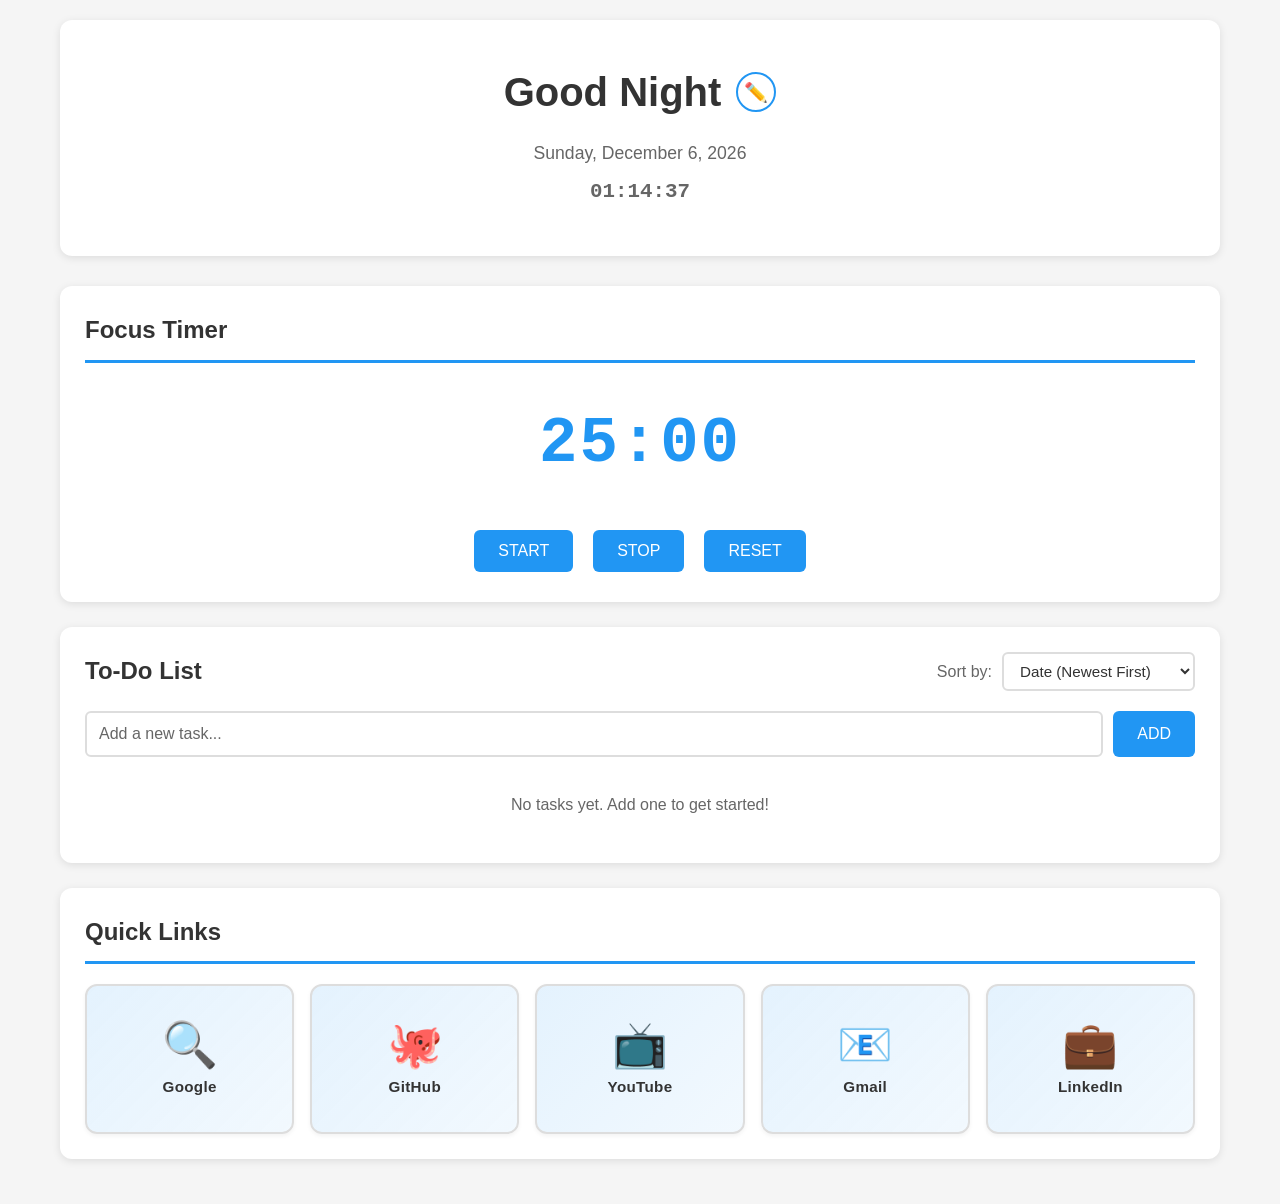
==== index.html @ 30b61f0f "first push" ====
<!DOCTYPE html>
<html lang="en">
<head>
    <meta charset="UTF-8">
    <meta name="viewport" content="width=device-width, initial-scale=1.0">
    <title>Life Dashboard</title>
    <link rel="stylesheet" href="css/style.css">
</head>
<body>
    <div class="container">
        <!-- Header: Greeting & Time -->
        <header class="header">
            <div class="header-top">
                <h1 id="greeting">Good Morning</h1>
                <button class="btn-name" id="setNameBtn" title="Set your name">✏️</button>
            </div>
            <p id="date">Friday, September 11, 2026</p>
            <p id="time">14:45:30</p>
        </header>

        <!-- Focus Timer -->
        <section class="timer-section">
            <h2>Focus Timer</h2>
            <div class="timer-display" id="timerDisplay">25:00</div>
            <div class="timer-controls">
                <button id="startBtn" class="btn">START</button>
                <button id="stopBtn" class="btn">STOP</button>
                <button id="resetBtn" class="btn">RESET</button>
            </div>
        </section>

        <!-- To-Do List -->
        <section class="todo-section">
            <div class="todo-header">
                <h2>To-Do List</h2>
                <div class="sort-controls">
                    <label for="sortSelect">Sort by:</label>
                    <select id="sortSelect" class="sort-select">
                        <option value="date">Date (Newest First)</option>
                        <option value="alphabetic">Alphabetic (A-Z)</option>
                        <option value="status">Status (Undone First)</option>
                    </select>
                </div>
            </div>
            
            <div class="todo-input-area">
                <input 
                    type="text" 
                    id="taskInput" 
                    placeholder="Add a new task..."
                    class="input-field"
                >
                <button id="addBtn" class="btn">ADD</button>
            </div>
            
            <div id="errorMessage" class="error-message"></div>
            <ul id="taskList" class="task-list"></ul>
        </section>

        <!-- Quick Links -->
        <section class="quicklinks-section">
            <h2>Quick Links</h2>
            <div class="quicklinks-container" id="quicklinksContainer"></div>
        </section>
    </div>

    <!-- Name Modal -->
    <div id="nameModal" class="modal">
        <div class="modal-content">
            <h3>Enter Your Name</h3>
            <input 
                type="text" 
                id="nameInput" 
                placeholder="Your name..." 
                class="input-field"
                maxlength="50"
            >
            <div class="modal-buttons">
                <button id="saveName" class="btn">Save</button>
                <button id="cancelName" class="btn btn-secondary">Cancel</button>
            </div>
        </div>
    </div>

    <!-- Edit Task Modal -->
    <div id="editTaskModal" class="modal">
        <div class="modal-content edit-modal-content">
            <h3>Edit Task</h3>
            
            <div class="form-group">
                <label for="editTaskText">Task Description:</label>
                <input 
                    type="text" 
                    id="editTaskText" 
                    placeholder="What's your task?" 
                    class="input-field"
                >
            </div>

            <div class="form-section">
                <h4>Start Schedule</h4>
                <div class="form-row">
                    <div class="form-group">
                        <label for="editTaskStartDay">Day:</label>
                        <select id="editTaskStartDay" class="input-field">
                            <option value="">Select day...</option>
                            <option value="Monday">Monday</option>
                            <option value="Tuesday">Tuesday</option>
                            <option value="Wednesday">Wednesday</option>
                            <option value="Thursday">Thursday</option>
                            <option value="Friday">Friday</option>
                            <option value="Saturday">Saturday</option>
                            <option value="Sunday">Sunday</option>
                        </select>
                    </div>

                    <div class="form-group">
                        <label for="editTaskStartTime">Time:</label>
                        <input 
                            type="time" 
                            id="editTaskStartTime" 
                            class="input-field"
                        >
                    </div>
                </div>
            </div>

            <div class="form-section">
                <h4>End Schedule</h4>
                <div class="form-row">
                    <div class="form-group">
                        <label for="editTaskEndDay">Day:</label>
                        <select id="editTaskEndDay" class="input-field">
                            <option value="">Select day...</option>
                            <option value="Monday">Monday</option>
                            <option value="Tuesday">Tuesday</option>
                            <option value="Wednesday">Wednesday</option>
                            <option value="Thursday">Thursday</option>
                            <option value="Friday">Friday</option>
                            <option value="Saturday">Saturday</option>
                            <option value="Sunday">Sunday</option>
                        </select>
                    </div>

                    <div class="form-group">
                        <label for="editTaskEndTime">Time:</label>
                        <input 
                            type="time" 
                            id="editTaskEndTime" 
                            class="input-field"
                        >
                    </div>
                </div>
            </div>

            <div class="modal-buttons">
                <button id="saveEditTask" class="btn">Save Task</button>
                <button id="cancelEditTask" class="btn btn-secondary">Cancel</button>
            </div>
        </div>
    </div>

    <!-- Delete Confirmation Modal -->
    <div id="deleteConfirmModal" class="modal">
        <div class="modal-content delete-modal">
            <div class="delete-icon">🗑️</div>
            <h3>Delete Task?</h3>
            <p>Are you sure you want to delete this task?</p>
            <p class="task-name-preview" id="deleteTaskName"></p>
            <div class="modal-buttons">
                <button id="confirmDelete" class="btn btn-danger">Delete</button>
                <button id="cancelDelete" class="btn btn-secondary">Cancel</button>
            </div>
        </div>
    </div>

    <script src="js/script.js"></script>
</body>
</html>
---- css/style.css ----
/* ===== CSS VARIABLES ===== */
:root {
    --primary-color: #2196F3;
    --primary-hover: #1976D2;
    --success-color: #4CAF50;
    --danger-color: #f44336;
    --bg-color: #f5f5f5;
    --card-bg: #ffffff;
    --text-color: #333333;
    --text-light: #666666;
    --border-color: #ddd;
    --shadow: 0 2px 8px rgba(0, 0, 0, 0.1);
}

body.dark-mode {
    --bg-color: #1a1a1a;
    --card-bg: #2d2d2d;
    --text-color: #e0e0e0;
    --text-light: #b0b0b0;
    --border-color: #444;
    --primary-color: #64B5F6;
    --primary-hover: #42A5F5;
}

/* ===== RESET & BASE STYLES ===== */
* {
    margin: 0;
    padding: 0;
    box-sizing: border-box;
}

html {
    scroll-behavior: smooth;
}

body {
    font-family: 'Segoe UI', Tahoma, Geneva, Verdana, sans-serif;
    background-color: var(--bg-color);
    color: var(--text-color);
    line-height: 1.6;
    transition: background-color 0.3s, color 0.3s;
}

/* ===== CONTAINER ===== */
.container {
    max-width: 1200px;
    margin: 0 auto;
    padding: 20px;
}

/* ===== HEADER ===== */
.header {
    text-align: center;
    padding: 40px 20px;
    background-color: var(--card-bg);
    border-radius: 12px;
    margin-bottom: 30px;
    box-shadow: var(--shadow);
    transition: background-color 0.3s;
}

.header-top {
    display: flex;
    justify-content: center;
    align-items: center;
    gap: 15px;
    margin-bottom: 15px;
}

.header h1 {
    font-size: 2.5rem;
    margin: 0;
    color: var(--text-color);
}

.btn-name {
    background: none;
    border: 2px solid var(--primary-color);
    border-radius: 50%;
    width: 40px;
    height: 40px;
    font-size: 1.2rem;
    cursor: pointer;
    display: flex;
    align-items: center;
    justify-content: center;
    transition: all 0.3s;
    color: var(--primary-color);
}

.btn-name:hover {
    background-color: var(--primary-color);
    color: white;
    transform: scale(1.1);
}

.header p {
    font-size: 1.1rem;
    color: var(--text-light);
    margin: 8px 0;
}

#date {
    font-weight: 500;
}

#time {
    font-family: 'Courier New', monospace;
    font-size: 1.3rem;
    font-weight: bold;
}

/* ===== SECTIONS ===== */
section {
    background-color: var(--card-bg);
    padding: 25px;
    margin-bottom: 25px;
    border-radius: 12px;
    box-shadow: var(--shadow);
    transition: background-color 0.3s;
}

section h2 {
    margin-bottom: 20px;
    font-size: 1.5rem;
    border-bottom: 3px solid var(--primary-color);
    padding-bottom: 10px;
    color: var(--text-color);
}

/* ===== BUTTONS ===== */
.btn {
    padding: 12px 24px;
    margin: 5px;
    border: none;
    border-radius: 6px;
    background-color: var(--primary-color);
    color: white;
    cursor: pointer;
    font-size: 1rem;
    font-weight: 500;
    transition: all 0.3s;
}

.btn:hover {
    background-color: var(--primary-hover);
    transform: translateY(-2px);
    box-shadow: 0 4px 12px rgba(33, 150, 243, 0.3);
}

.btn:active {
    transform: translateY(0);
}

.btn:disabled {
    background-color: #ccc;
    cursor: not-allowed;
    transform: none;
}

.btn-secondary {
    background-color: #757575;
}

.btn-secondary:hover {
    background-color: #616161;
}

.btn-delete {
    background-color: var(--danger-color);
    padding: 6px 12px;
    font-size: 0.9rem;
}

.btn-delete:hover {
    background-color: #d32f2f;
}

.btn-edit {
    background-color: #FF9800;
    padding: 6px 12px;
    font-size: 0.9rem;
}

.btn-edit:hover {
    background-color: #F57C00;
}

/* ===== INPUT FIELDS ===== */
.input-field {
    padding: 12px;
    border: 2px solid var(--border-color);
    border-radius: 6px;
    font-size: 1rem;
    width: 100%;
    margin-bottom: 10px;
    background-color: var(--card-bg);
    color: var(--text-color);
    transition: all 0.3s;
}

.input-field:focus {
    outline: none;
    border-color: var(--primary-color);
    box-shadow: 0 0 0 3px rgba(33, 150, 243, 0.1);
}

.input-field::placeholder {
    color: var(--text-light);
}

/* ===== TIMER SECTION ===== */
.timer-display {
    font-size: 4rem;
    text-align: center;
    font-weight: bold;
    margin: 30px 0;
    font-family: 'Courier New', monospace;
    color: var(--primary-color);
    letter-spacing: 2px;
}

.timer-controls {
    text-align: center;
    display: flex;
    justify-content: center;
    gap: 10px;
    flex-wrap: wrap;
}

/* ===== TODO SECTION ===== */
.todo-header {
    display: flex;
    justify-content: space-between;
    align-items: center;
    flex-wrap: wrap;
    gap: 15px;
    margin-bottom: 20px;
}

.todo-header h2 {
    margin-bottom: 0;
    border: none;
    padding-bottom: 0;
}

.sort-controls {
    display: flex;
    align-items: center;
    gap: 10px;
}

.sort-controls label {
    color: var(--text-light);
    font-weight: 500;
}

.sort-select {
    padding: 8px 12px;
    border: 2px solid var(--border-color);
    border-radius: 6px;
    background-color: var(--card-bg);
    color: var(--text-color);
    cursor: pointer;
    transition: all 0.3s;
    font-size: 0.95rem;
}

.sort-select:focus {
    outline: none;
    border-color: var(--primary-color);
}

.todo-input-area {
    display: flex;
    gap: 10px;
    margin-bottom: 15px;
}

.todo-input-area .input-field {
    flex: 1;
    margin-bottom: 0;
}

.todo-input-area .btn {
    margin: 0;
    flex-shrink: 0;
}

.error-message {
    color: var(--danger-color);
    padding: 10px 15px;
    border-radius: 6px;
    background-color: rgba(244, 67, 54, 0.1);
    margin-bottom: 15px;
    display: none;
    border-left: 4px solid var(--danger-color);
}

.error-message.show {
    display: block;
    animation: slideIn 0.3s ease;
}

/* ===== TASK LIST ===== */
.task-list {
    list-style: none;
}

.task-item {
    padding: 15px;
    margin: 12px 0;
    background-color: rgba(33, 150, 243, 0.05);
    border-left: 4px solid var(--primary-color);
    border-radius: 6px;
    display: flex;
    justify-content: space-between;
    align-items: center;
    gap: 10px;
    transition: all 0.3s;
}

.task-item:hover {
    background-color: rgba(33, 150, 243, 0.1);
    transform: translateX(5px);
}

.task-item.done {
    opacity: 0.6;
    background-color: rgba(76, 175, 80, 0.05);
    border-left-color: var(--success-color);
}

.task-content {
    display: flex;
    align-items: flex-start;
    gap: 12px;
    flex: 1;
}

.task-checkbox {
    width: 20px;
    height: 20px;
    cursor: pointer;
    accent-color: var(--success-color);
    flex-shrink: 0;
    margin-top: 2px;
}

.task-text-container {
    display: flex;
    flex-direction: column;
    gap: 6px;
    flex: 1;
}

.task-text {
    font-size: 1rem;
    color: var(--text-color);
    word-break: break-word;
    flex: 1;
}

.task-item.done .task-text {
    text-decoration: line-through;
    color: var(--text-light);
}

.task-schedule {
    display: flex;
    gap: 8px;
    flex-wrap: wrap;
    font-size: 0.85rem;
}

.schedule-day {
    background-color: rgba(33, 150, 243, 0.2);
    color: var(--primary-color);
    padding: 4px 10px;
    border-radius: 12px;
    font-weight: 500;
    white-space: nowrap;
}

.schedule-time {
    background-color: rgba(76, 175, 80, 0.2);
    color: var(--success-color);
    padding: 4px 10px;
    border-radius: 12px;
    font-weight: 500;
    white-space: nowrap;
}

.schedule-range {
    background-color: rgba(255, 152, 0, 0.2);
    color: #FF9800;
    padding: 4px 10px;
    border-radius: 12px;
    font-weight: 500;
    white-space: nowrap;
    display: inline-block;
}

.task-buttons {
    display: flex;
    gap: 5px;
}

.task-buttons .btn-edit,
.task-buttons .btn-delete {
    margin: 0;
}

/* ===== QUICK LINKS ===== */
.quicklinks-container {
    display: grid;
    grid-template-columns: repeat(auto-fit, minmax(130px, 1fr));
    gap: 16px;
    width: 100%;
}

.quicklink-btn {
    padding: 28px 16px;
    background: linear-gradient(135deg, rgba(33, 150, 243, 0.12) 0%, rgba(33, 150, 243, 0.06) 100%);
    border: 2px solid var(--border-color);
    border-radius: 12px;
    cursor: pointer;
    text-align: center;
    transition: all 0.3s;
    font-size: 1rem;
    color: var(--text-color);
    text-decoration: none;
    display: flex;
    flex-direction: column;
    align-items: center;
    justify-content: center;
    gap: 12px;
    word-break: break-word;
    box-shadow: 0 2px 4px rgba(0, 0, 0, 0.05);
    min-height: 150px;
    width: 100%;
}

.quicklink-icon {
    font-size: 2.8rem;
    line-height: 1;
    flex-shrink: 0;
}

.quicklink-name {
    font-size: 0.95rem;
    font-weight: 600;
    color: var(--text-color);
    letter-spacing: 0.3px;
    line-height: 1.2;
}

.quicklink-btn:hover {
    background: linear-gradient(135deg, var(--primary-color) 0%, rgba(33, 150, 243, 0.85) 100%);
    color: white;
    border-color: var(--primary-color);
    transform: translateY(-6px);
    box-shadow: 0 10px 25px rgba(33, 150, 243, 0.35);
}

.quicklink-btn:active {
    transform: translateY(-3px);
}

/* ===== MODAL ===== */
.modal {
    display: none;
    position: fixed;
    z-index: 1000;
    left: 0;
    top: 0;
    width: 100%;
    height: 100%;
    background-color: rgba(0, 0, 0, 0.5);
    animation: fadeIn 0.3s ease;
    overflow-y: auto;
}

.modal.show {
    display: flex;
    align-items: center;
    justify-content: center;
}

.modal-content {
    background-color: var(--card-bg);
    padding: 30px;
    border-radius: 12px;
    box-shadow: 0 8px 32px rgba(0, 0, 0, 0.2);
    max-width: 400px;
    width: 90%;
    animation: slideUp 0.3s ease;
}

.edit-modal-content {
    max-width: 550px;
    max-height: 85vh;
    overflow-y: auto;
}

.modal-content h3 {
    margin-bottom: 20px;
    font-size: 1.3rem;
    color: var(--text-color);
}

.form-group {
    margin-bottom: 15px;
}

.form-group label {
    display: block;
    margin-bottom: 8px;
    color: var(--text-color);
    font-weight: 500;
    font-size: 0.95rem;
}

.form-group input[type="checkbox"] {
    margin-right: 8px;
    width: 18px;
    height: 18px;
    cursor: pointer;
}

.form-group input[type="checkbox"] + label {
    display: inline;
    margin-bottom: 0;
}

.form-section {
    background-color: rgba(33, 150, 243, 0.08);
    padding: 15px;
    border-radius: 8px;
    border-left: 4px solid var(--primary-color);
    margin-bottom: 18px;
}

.form-section h4 {
    margin: 0 0 12px 0;
    color: var(--primary-color);
    font-size: 1rem;
    font-weight: 600;
}

.form-row {
    display: grid;
    grid-template-columns: 1fr 1fr;
    gap: 12px;
}

.form-row .form-group {
    margin-bottom: 0;
}

.modal-buttons {
    display: flex;
    gap: 10px;
    justify-content: flex-end;
    margin-top: 20px;
}

.modal-buttons .btn {
    margin: 0;
}

.delete-modal {
    max-width: 380px;
    text-align: center;
}

.delete-icon {
    font-size: 3rem;
    margin-bottom: 15px;
    animation: shake 0.5s ease;
}

.task-name-preview {
    background-color: rgba(244, 67, 54, 0.1);
    padding: 12px;
    border-radius: 6px;
    margin: 15px 0;
    color: var(--danger-color);
    font-weight: 500;
    word-break: break-word;
}

.btn-danger {
    background-color: var(--danger-color) !important;
}

.btn-danger:hover {
    background-color: #d32f2f !important;
}

@keyframes shake {
    0%, 100% { transform: translateX(0); }
    25% { transform: translateX(-5px); }
    75% { transform: translateX(5px); }
}

/* ===== ANIMATIONS ===== */
@keyframes fadeIn {
    from {
        opacity: 0;
    }
    to {
        opacity: 1;
    }
}

@keyframes slideUp {
    from {
        transform: translateY(20px);
        opacity: 0;
    }
    to {
        transform: translateY(0);
        opacity: 1;
    }
}

@keyframes slideIn {
    from {
        transform: translateX(-20px);
        opacity: 0;
    }
    to {
        transform: translateX(0);
        opacity: 1;
    }
}

/* ===== RESPONSIVE DESIGN ===== */
@media (max-width: 768px) {
    .container {
        padding: 15px;
    }

    .header {
        padding: 25px 15px;
    }

    .header h1 {
        font-size: 2rem;
    }

    .header-top {
        flex-direction: column;
        gap: 10px;
    }

    .timer-display {
        font-size: 3rem;
    }

    .timer-controls {
        gap: 5px;
    }

    .btn {
        padding: 10px 16px;
        font-size: 0.95rem;
    }

    section {
        padding: 20px;
        margin-bottom: 20px;
    }

    section h2 {
        font-size: 1.3rem;
    }

    .todo-header {
        flex-direction: column;
        align-items: flex-start;
    }

    .sort-controls {
        width: 100%;
        flex-direction: column;
    }

    .sort-select {
        width: 100%;
    }

    .todo-input-area {
        flex-direction: column;
    }

    .task-item {
        flex-direction: column;
        align-items: flex-start;
    }

    .task-buttons {
        width: 100%;
        justify-content: flex-start;
    }

    .quicklinks-container {
        grid-template-columns: repeat(auto-fit, minmax(110px, 1fr));
        gap: 12px;
    }

    .quicklink-btn {
        padding: 20px 12px;
        min-height: 140px;
        font-size: 0.9rem;
    }

    .quicklink-icon {
        font-size: 2.2rem;
    }

    .modal-content {
        width: 95%;
        padding: 20px;
    }
}

@media (max-width: 480px) {
    .header h1 {
        font-size: 1.5rem;
    }

    .header p {
        font-size: 0.95rem;
    }

    .timer-display {
        font-size: 2.5rem;
    }

    .btn {
        padding: 8px 12px;
        font-size: 0.9rem;
    }

    .task-item {
        padding: 12px;
    }

    .quicklinks-container {
        grid-template-columns: repeat(auto-fit, minmax(90px, 1fr));
        gap: 10px;
    }

    .quicklink-btn {
        padding: 16px 10px;
        min-height: 120px;
    }

    .quicklink-icon {
        font-size: 1.8rem;
    }

    .quicklink-name {
        font-size: 0.8rem;
    }
}
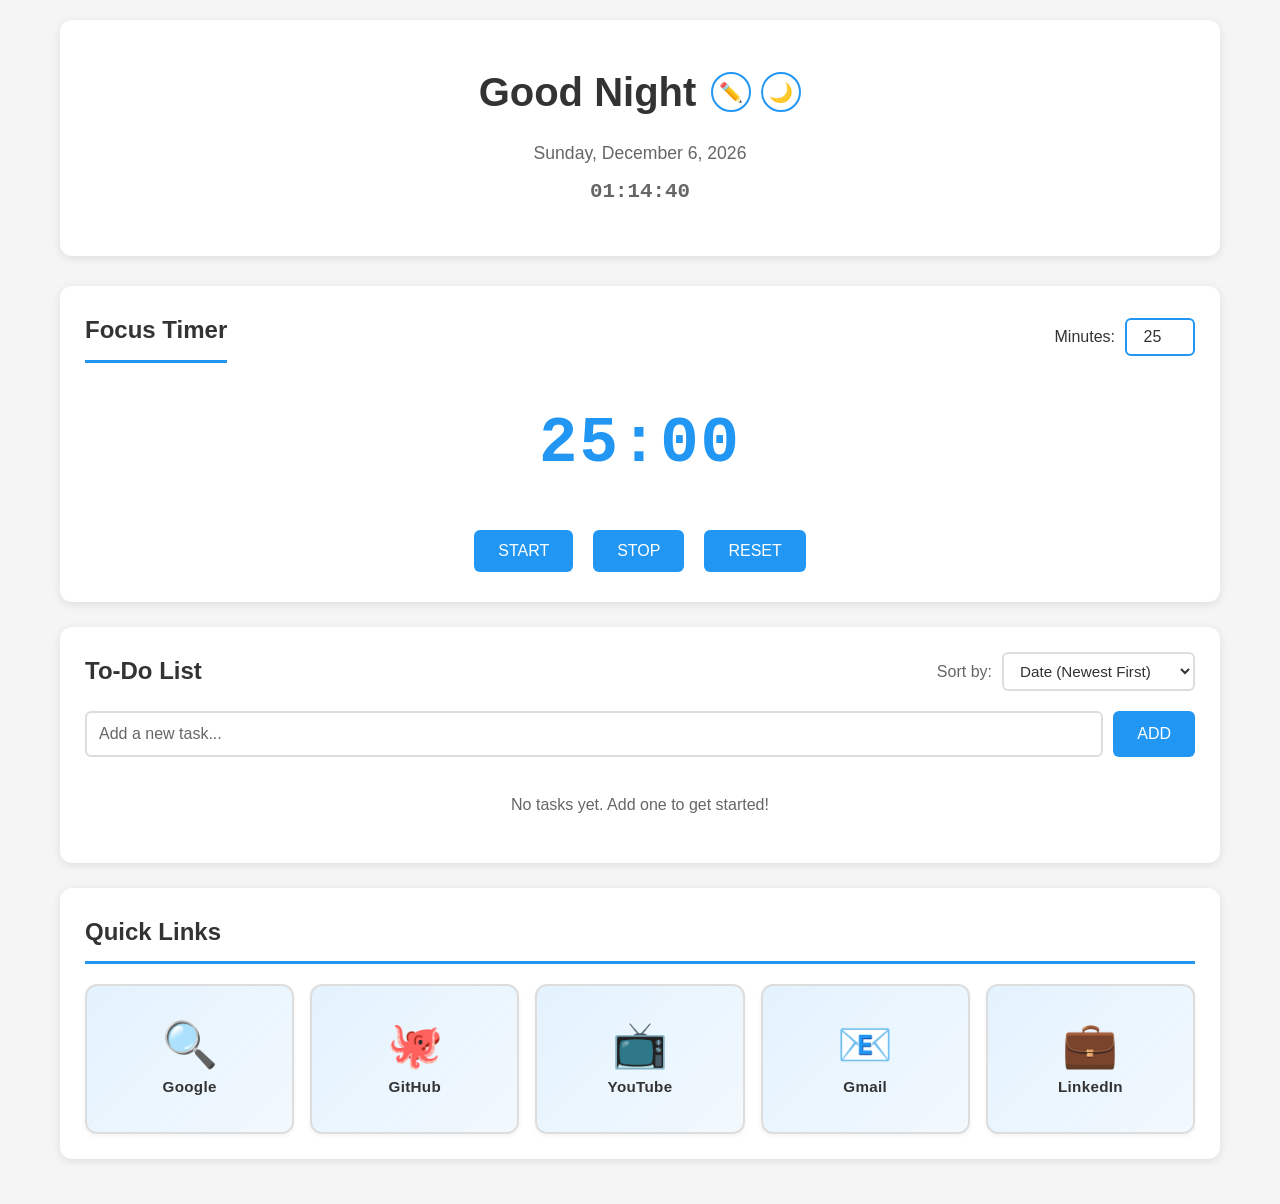
==== commit 7bd616eb: "feat: Complete all 5 challenges - Dark Mode, Custom Pomodoro, and more Implemented: - Challenge 4: D" ====
--- a/index.html
+++ b/index.html
@@ -12,7 +12,10 @@
         <header class="header">
             <div class="header-top">
                 <h1 id="greeting">Good Morning</h1>
-                <button class="btn-name" id="setNameBtn" title="Set your name">✏️</button>
+                <div class="header-buttons">
+                    <button class="btn-name" id="setNameBtn" title="Set your name">✏️</button>
+                    <button class="btn-theme" id="themeToggle" title="Toggle dark/light mode">🌙</button>
+                </div>
             </div>
             <p id="date">Friday, September 11, 2026</p>
             <p id="time">14:45:30</p>
@@ -20,7 +23,20 @@
 
         <!-- Focus Timer -->
         <section class="timer-section">
-            <h2>Focus Timer</h2>
+            <div class="timer-header">
+                <h2>Focus Timer</h2>
+                <div class="timer-settings">
+                    <label for="pomodoroTimeInput">Minutes:</label>
+                    <input 
+                        type="number" 
+                        id="pomodoroTimeInput" 
+                        min="1" 
+                        max="60" 
+                        value="25"
+                        class="time-input"
+                    >
+                </div>
+            </div>
             <div class="timer-display" id="timerDisplay">25:00</div>
             <div class="timer-controls">
                 <button id="startBtn" class="btn">START</button>
--- a/css/style.css
+++ b/css/style.css
@@ -94,6 +94,32 @@
     transform: scale(1.1);
 }
 
+.header-buttons {
+    display: flex;
+    gap: 10px;
+}
+
+.btn-theme {
+    background: none;
+    border: 2px solid var(--primary-color);
+    border-radius: 50%;
+    width: 40px;
+    height: 40px;
+    font-size: 1.2rem;
+    cursor: pointer;
+    display: flex;
+    align-items: center;
+    justify-content: center;
+    transition: all 0.3s;
+    color: var(--primary-color);
+}
+
+.btn-theme:hover {
+    background-color: var(--primary-color);
+    color: white;
+    transform: scale(1.1);
+}
+
 .header p {
     font-size: 1.1rem;
     color: var(--text-light);
@@ -210,6 +236,47 @@
 }
 
 /* ===== TIMER SECTION ===== */
+.timer-header {
+    display: flex;
+    justify-content: space-between;
+    align-items: center;
+    flex-wrap: wrap;
+    gap: 15px;
+    margin-bottom: 20px;
+}
+
+.timer-header h2 {
+    margin-bottom: 0;
+}
+
+.timer-settings {
+    display: flex;
+    align-items: center;
+    gap: 10px;
+}
+
+.timer-settings label {
+    font-weight: 500;
+    color: var(--text-color);
+}
+
+.time-input {
+    width: 70px;
+    padding: 8px 12px;
+    border: 2px solid var(--primary-color);
+    border-radius: 6px;
+    font-size: 1rem;
+    text-align: center;
+    background-color: var(--card-bg);
+    color: var(--text-color);
+    transition: border-color 0.3s;
+}
+
+.time-input:focus {
+    outline: none;
+    border-color: var(--primary-hover);
+}
+
 .timer-display {
     font-size: 4rem;
     text-align: center;
@@ -469,7 +536,6 @@
 
 /* ===== MODAL ===== */
 .modal {
-    display: none;
     position: fixed;
     z-index: 1000;
     left: 0;
@@ -477,14 +543,18 @@
     width: 100%;
     height: 100%;
     background-color: rgba(0, 0, 0, 0.5);
-    animation: fadeIn 0.3s ease;
     overflow-y: auto;
+    visibility: hidden;
+    opacity: 0;
+    transition: visibility 0.3s, opacity 0.3s ease;
 }
 
 .modal.show {
     display: flex;
     align-items: center;
     justify-content: center;
+    visibility: visible;
+    opacity: 1;
 }
 
 .modal-content {
